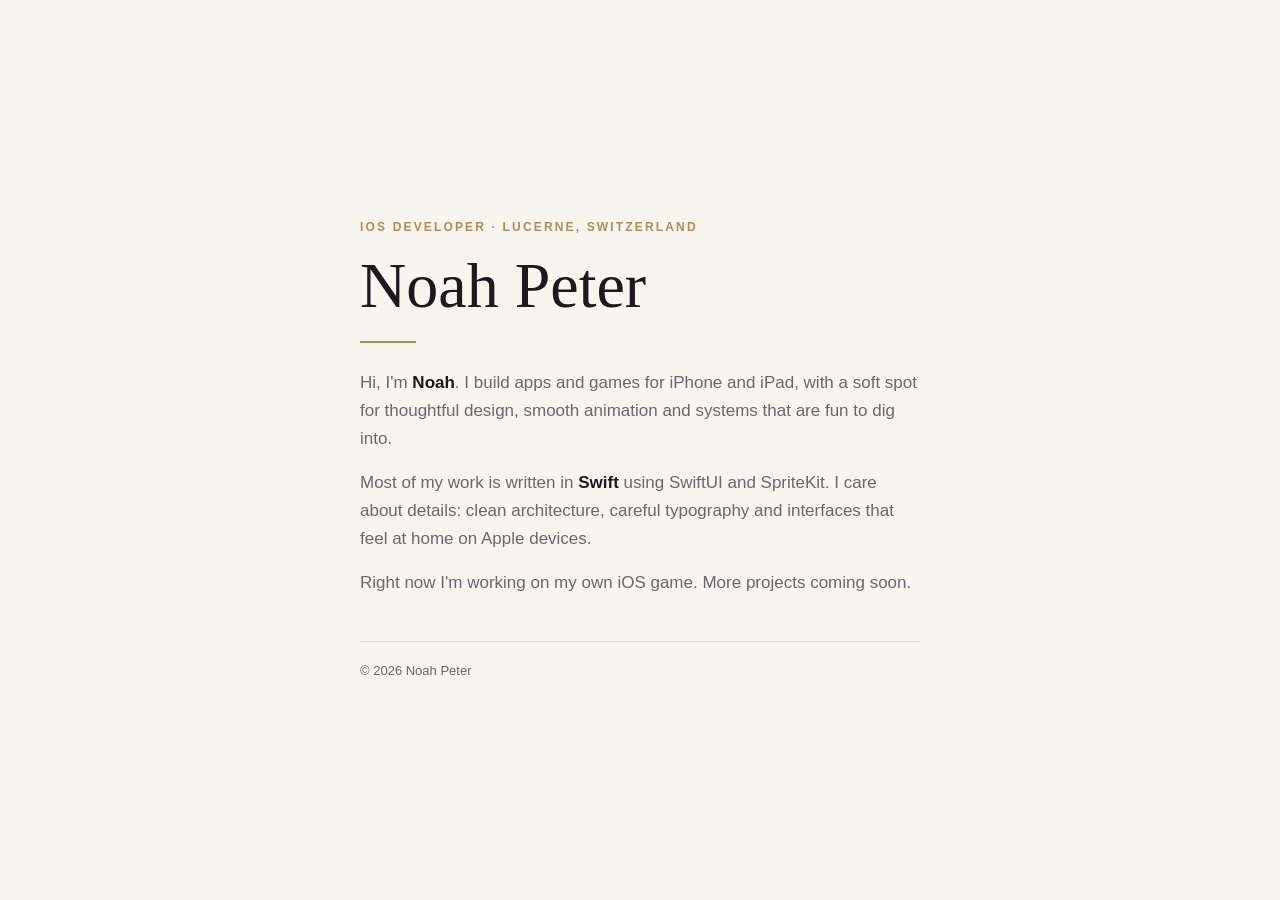
==== index.html @ b7d3ef43 "Create index.html" ====
<!doctype html>
<html lang="en">
<head>
<meta charset="utf-8">
<meta name="viewport" content="width=device-width, initial-scale=1">
<title>Noah Peter</title>
<meta name="description" content="Noah Peter – iOS developer based in Lucerne, Switzerland.">
<style>
:root{--bg:#F8F4EE;--ink:#1B1A1F;--muted:#6b6670;--gold:#B08D57;--line:#e4dccf}
@media (prefers-color-scheme:dark){:root{--bg:#141317;--ink:#F3EEE6;--muted:#a59fa8;--gold:#DCC291;--line:#2c2a30}}
*{box-sizing:border-box;margin:0}
body{background:var(--bg);color:var(--ink);font:17px/1.65 -apple-system,BlinkMacSystemFont,"Segoe UI",Helvetica,Arial,sans-serif;min-height:100vh;display:flex;align-items:center;justify-content:center;padding:48px 20px}
main{max-width:560px;width:100%}
.label{font-size:12px;letter-spacing:.18em;text-transform:uppercase;color:var(--gold);font-weight:600}
h1{font-family:"New York",Georgia,"Times New Roman",serif;font-weight:500;font-size:clamp(44px,9vw,64px);line-height:1.05;margin:14px 0 22px}
.rule{width:56px;height:2px;background:var(--gold);margin-bottom:26px}
p{color:var(--muted);margin-bottom:16px}
p strong{color:var(--ink);font-weight:600}
footer{margin-top:44px;padding-top:18px;border-top:1px solid var(--line);font-size:13px;color:var(--muted)}
</style>
</head>
<body>
<main>
<div class="label">iOS Developer · Lucerne, Switzerland</div>
<h1>Noah Peter</h1>
<div class="rule"></div>
<p>Hi, I'm <strong>Noah</strong>. I build apps and games for iPhone and iPad, with a soft spot for thoughtful design, smooth animation and systems that are fun to dig into.</p>
<p>Most of my work is written in <strong>Swift</strong> using SwiftUI and SpriteKit. I care about details: clean architecture, careful typography and interfaces that feel at home on Apple devices.</p>
<p>Right now I'm working on my own iOS game. More projects coming soon.</p>
<footer>© 2026 Noah Peter</footer>
</main>
</body>
</html>
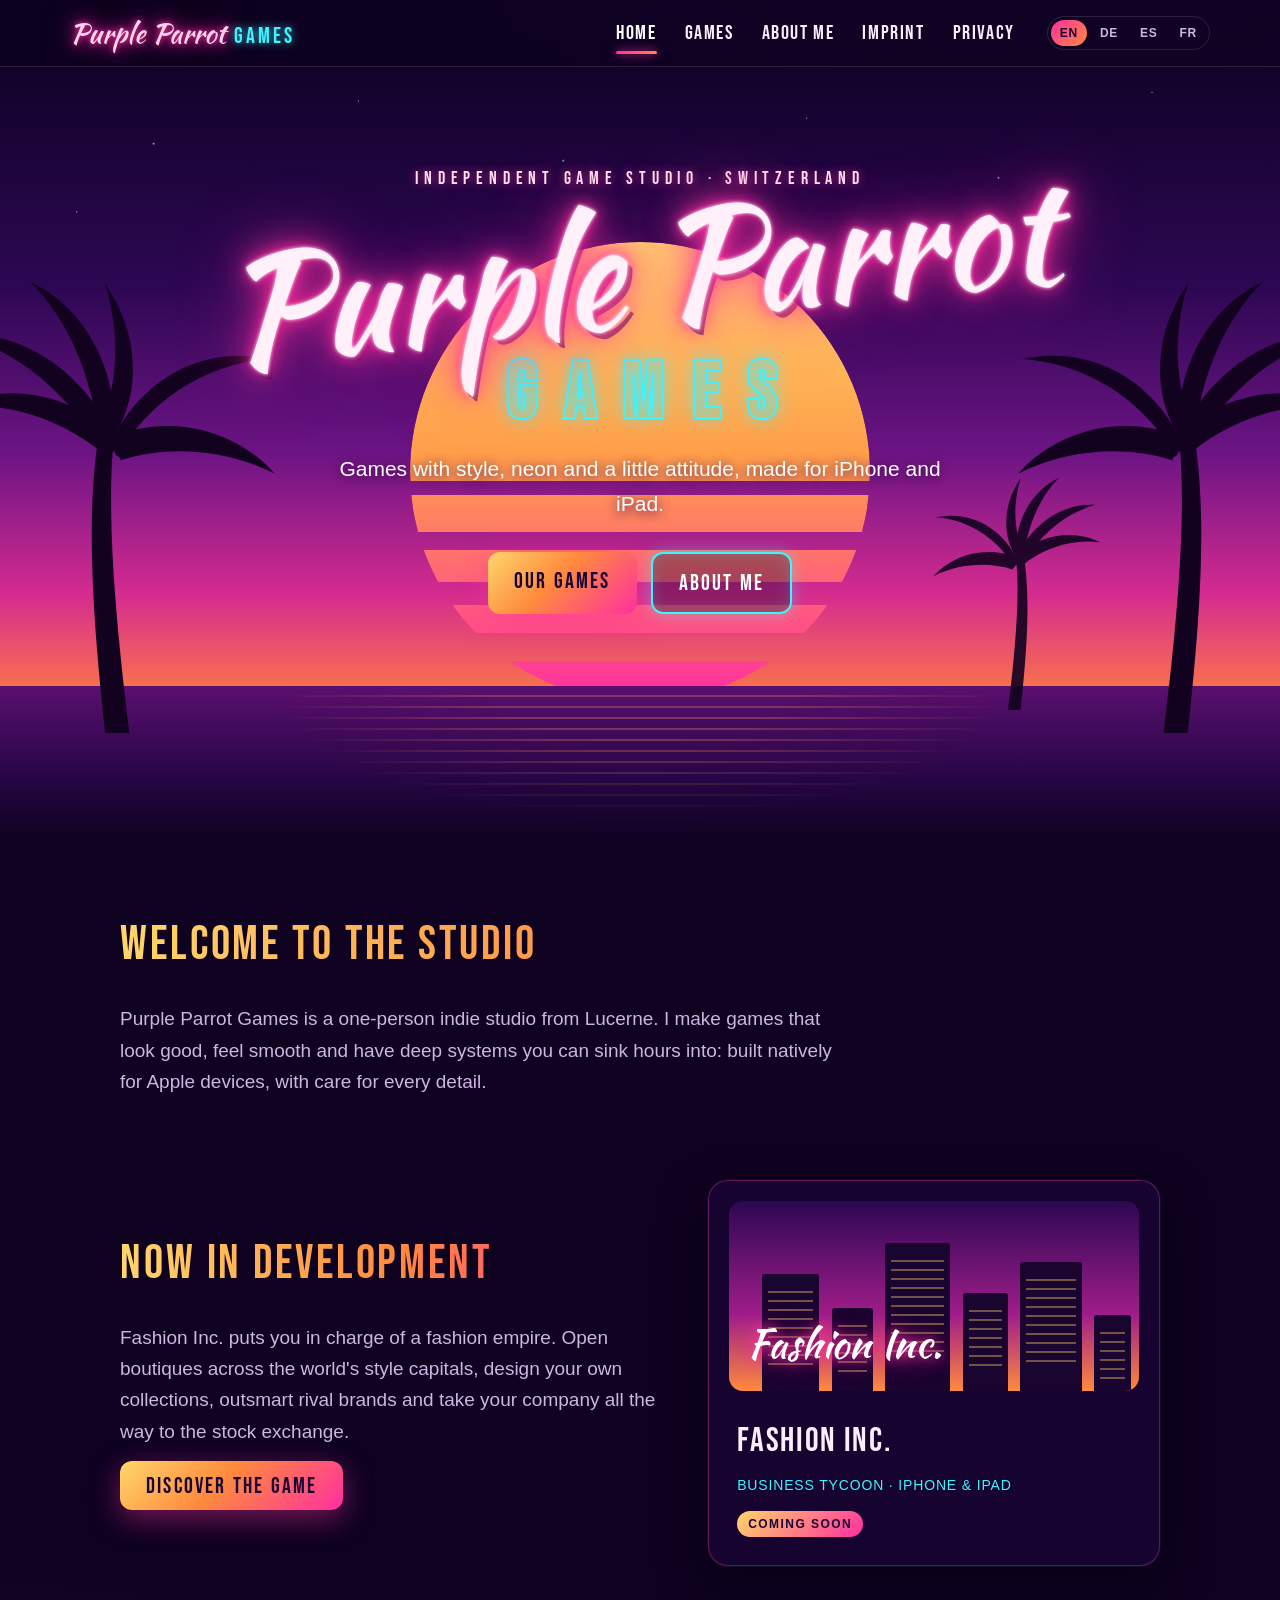
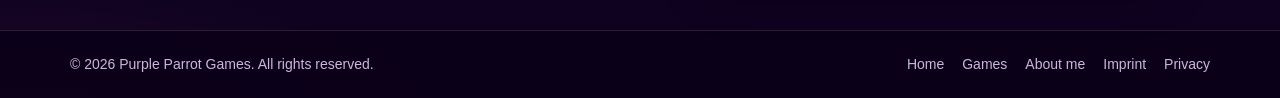
==== commit 0d822679: "Vice City redesign: Purple Parrot Games, 5 pages, EN/DE/ES/FR" ====
--- a/index.html
+++ b/index.html
@@ -3,31 +3,80 @@
 <head>
 <meta charset="utf-8">
 <meta name="viewport" content="width=device-width, initial-scale=1">
-<title>Noah Peter</title>
-<meta name="description" content="Noah Peter – iOS developer based in Lucerne, Switzerland.">
-<style>
-:root{--bg:#F8F4EE;--ink:#1B1A1F;--muted:#6b6670;--gold:#B08D57;--line:#e4dccf}
-@media (prefers-color-scheme:dark){:root{--bg:#141317;--ink:#F3EEE6;--muted:#a59fa8;--gold:#DCC291;--line:#2c2a30}}
-*{box-sizing:border-box;margin:0}
-body{background:var(--bg);color:var(--ink);font:17px/1.65 -apple-system,BlinkMacSystemFont,"Segoe UI",Helvetica,Arial,sans-serif;min-height:100vh;display:flex;align-items:center;justify-content:center;padding:48px 20px}
-main{max-width:560px;width:100%}
-.label{font-size:12px;letter-spacing:.18em;text-transform:uppercase;color:var(--gold);font-weight:600}
-h1{font-family:"New York",Georgia,"Times New Roman",serif;font-weight:500;font-size:clamp(44px,9vw,64px);line-height:1.05;margin:14px 0 22px}
-.rule{width:56px;height:2px;background:var(--gold);margin-bottom:26px}
-p{color:var(--muted);margin-bottom:16px}
-p strong{color:var(--ink);font-weight:600}
-footer{margin-top:44px;padding-top:18px;border-top:1px solid var(--line);font-size:13px;color:var(--muted)}
-</style>
+<title data-i18n="title.home">Purple Parrot Games – Independent game studio</title>
+<meta name="description" content="Purple Parrot Games – independent game studio from Lucerne, Switzerland.">
+<meta name="theme-color" content="#0e0220">
+<link rel="icon" href="data:image/svg+xml,%3Csvg xmlns='http://www.w3.org/2000/svg' viewBox='0 0 64 64'%3E%3Cdefs%3E%3ClinearGradient id='g' x1='0' y1='0' x2='0' y2='1'%3E%3Cstop offset='0' stop-color='%23ffd66b'/%3E%3Cstop offset='1' stop-color='%23ff2fa0'/%3E%3C/linearGradient%3E%3C/defs%3E%3Ccircle cx='32' cy='32' r='30' fill='url(%23g)'/%3E%3Ctext x='32' y='43' font-family='Georgia' font-size='30' font-weight='700' text-anchor='middle' fill='%231a0536'%3EP%3C/text%3E%3C/svg%3E">
+<link rel="preload" href="assets/fonts/bebas-neue.woff2" as="font" type="font/woff2" crossorigin>
+<link rel="stylesheet" href="assets/style.css">
+<script src="assets/i18n.js" defer></script>
 </head>
 <body>
+<header class="site-header"><div class="bar">
+<a class="logo" href="index.html" aria-label="Purple Parrot Games"><span class="s">Purple Parrot</span><span class="g">GAMES</span></a>
+<button class="menu-btn" type="button" aria-expanded="false" aria-controls="nav" data-i18n-aria="menu" aria-label="Menu">&#9776;</button>
+<nav class="nav" id="nav"><a href="index.html" aria-current="page"><span data-i18n="nav.home">Home</span></a><a href="games.html"><span data-i18n="nav.games">Games</span></a><a href="about.html"><span data-i18n="nav.about">About me</span></a><a href="impressum.html"><span data-i18n="nav.impressum">Imprint</span></a><a href="datenschutz.html"><span data-i18n="nav.privacy">Privacy</span></a></nav>
+<div class="langs" role="group" aria-label="Language"><button type="button" data-lang="en" aria-pressed="true">EN</button><button type="button" data-lang="de" aria-pressed="false">DE</button><button type="button" data-lang="es" aria-pressed="false">ES</button><button type="button" data-lang="fr" aria-pressed="false">FR</button></div>
+</div></header>
 <main>
-<div class="label">iOS Developer · Lucerne, Switzerland</div>
-<h1>Noah Peter</h1>
-<div class="rule"></div>
-<p>Hi, I'm <strong>Noah</strong>. I build apps and games for iPhone and iPad, with a soft spot for thoughtful design, smooth animation and systems that are fun to dig into.</p>
-<p>Most of my work is written in <strong>Swift</strong> using SwiftUI and SpriteKit. I care about details: clean architecture, careful typography and interfaces that feel at home on Apple devices.</p>
-<p>Right now I'm working on my own iOS game. More projects coming soon.</p>
-<footer>© 2026 Noah Peter</footer>
+<section class="sky hero"><div class="sun" aria-hidden="true"></div><div class="sea" aria-hidden="true"></div><svg class="palm l" viewBox="0 0 300 420" aria-hidden="true" fill="currentColor">
+<path d="M150 150c-6 60-2 140 14 270h-22c-14-128-16-206-6-270z"/>
+<path d="M150 150c-40-40-100-50-148-26 46-6 96 8 136 40z"/>
+<path d="M150 150c-30-60-84-96-140-92 50 14 96 50 126 102z"/>
+<path d="M150 150c4-62-28-118-76-140 34 34 56 84 62 142z"/>
+<path d="M150 150c30-56 84-82 142-70-56 4-104 34-134 80z"/>
+<path d="M150 150c52-20 110-6 146 34-44-22-96-26-140-12z"/>
+<path d="M150 150c26-40 22-96-8-138 14 46 12 92-6 132z"/>
+<circle cx="146" cy="156" r="9"/><circle cx="158" cy="162" r="8"/>
+</svg><svg class="palm r" viewBox="0 0 300 420" aria-hidden="true" fill="currentColor">
+<path d="M150 150c-6 60-2 140 14 270h-22c-14-128-16-206-6-270z"/>
+<path d="M150 150c-40-40-100-50-148-26 46-6 96 8 136 40z"/>
+<path d="M150 150c-30-60-84-96-140-92 50 14 96 50 126 102z"/>
+<path d="M150 150c4-62-28-118-76-140 34 34 56 84 62 142z"/>
+<path d="M150 150c30-56 84-82 142-70-56 4-104 34-134 80z"/>
+<path d="M150 150c52-20 110-6 146 34-44-22-96-26-140-12z"/>
+<path d="M150 150c26-40 22-96-8-138 14 46 12 92-6 132z"/>
+<circle cx="146" cy="156" r="9"/><circle cx="158" cy="162" r="8"/>
+</svg><svg class="palm r small" viewBox="0 0 300 420" aria-hidden="true" fill="currentColor">
+<path d="M150 150c-6 60-2 140 14 270h-22c-14-128-16-206-6-270z"/>
+<path d="M150 150c-40-40-100-50-148-26 46-6 96 8 136 40z"/>
+<path d="M150 150c-30-60-84-96-140-92 50 14 96 50 126 102z"/>
+<path d="M150 150c4-62-28-118-76-140 34 34 56 84 62 142z"/>
+<path d="M150 150c30-56 84-82 142-70-56 4-104 34-134 80z"/>
+<path d="M150 150c52-20 110-6 146 34-44-22-96-26-140-12z"/>
+<path d="M150 150c26-40 22-96-8-138 14 46 12 92-6 132z"/>
+<circle cx="146" cy="156" r="9"/><circle cx="158" cy="162" r="8"/>
+</svg>
+<div>
+<div data-i18n="home.kicker" class="kicker">Independent game studio · Switzerland</div>
+<h1 class="brand-xl"><span class="s">Purple Parrot</span><span class="g">GAMES</span></h1>
+<p data-i18n="home.tagline" class="tagline">Games with style, neon and a little attitude, made for iPhone and iPad.</p>
+<div class="btns"><a class="btn primary" href="games.html"><span data-i18n="home.cta.games">Our games</span></a><a class="btn ghost" href="about.html"><span data-i18n="home.cta.about">About me</span></a></div>
+</div></section>
+<section class="wrap">
+<h2 data-i18n="home.studio.title" class="section-title">Welcome to the studio</h2>
+<p data-i18n="home.studio.text" class="lead">Purple Parrot Games is a one-person indie studio from Lucerne. I make games that look good, feel smooth and have deep systems you can sink hours into: built natively for Apple devices, with care for every detail.</p>
+</section>
+<section class="wrap" style="padding-top:0">
+<div class="feature">
+<div>
+<h2 data-i18n="home.feat.title" class="section-title">Now in development</h2>
+<p data-i18n="home.feat.text" class="lead">Fashion Inc. puts you in charge of a fashion empire. Open boutiques across the world&#x27;s style capitals, design your own collections, outsmart rival brands and take your company all the way to the stock exchange.</p>
+<p style="margin-top:22px"><a class="btn primary" href="games.html"><span data-i18n="home.feat.cta">Discover the game</span></a></p>
+</div>
+<div class="card">
+<div class="game-art" aria-hidden="true">
+<span class="tower" style="left:8%;width:14%;height:62%"></span><span class="tower" style="left:25%;width:10%;height:44%"></span>
+<span class="tower" style="left:38%;width:16%;height:78%"></span><span class="tower" style="left:57%;width:11%;height:52%"></span>
+<span class="tower" style="left:71%;width:15%;height:68%"></span><span class="tower" style="left:89%;width:9%;height:40%"></span>
+<span class="tag">Fashion Inc.</span></div>
+<h3>Fashion Inc.</h3><div data-i18n="games.fi.meta" class="meta">Business tycoon · iPhone &amp; iPad</div><span data-i18n="badge.soon" class="badge">Coming soon</span>
+</div>
+</div>
+</section>
 </main>
+<footer class="site-footer"><div class="bar">
+<span>© 2026 Purple Parrot Games. <span data-i18n="footer.rights">All rights reserved.</span></span>
+<nav><a href="index.html"><span data-i18n="nav.home">Home</span></a><a href="games.html"><span data-i18n="nav.games">Games</span></a><a href="about.html"><span data-i18n="nav.about">About me</span></a><a href="impressum.html"><span data-i18n="nav.impressum">Imprint</span></a><a href="datenschutz.html"><span data-i18n="nav.privacy">Privacy</span></a></nav></div></footer>
 </body>
 </html>
--- a/assets/style.css
+++ b/assets/style.css
@@ -0,0 +1,150 @@
+@font-face{font-family:"Kaushan Script";src:url(fonts/kaushan-script.woff2) format("woff2");font-display:swap}
+@font-face{font-family:"Bebas Neue";src:url(fonts/bebas-neue.woff2) format("woff2");font-display:swap}
+
+:root{
+  --night:#0e0220;--deep:#1a0536;--purple:#3d0b66;--violet:#7a1fa2;
+  --pink:#ff2fa0;--hot:#ff4f8b;--orange:#ff8a3d;--sun:#ffd66b;--cyan:#3ff3ff;
+  --text:#fbefff;--muted:#cdb6e0;--line:rgba(255,255,255,.12);
+  --glass:rgba(30,6,58,.62);
+  --script:"Kaushan Script","Brush Script MT",cursive;
+  --display:"Bebas Neue","Impact","Arial Narrow",sans-serif;
+  --body:-apple-system,BlinkMacSystemFont,"Segoe UI",Roboto,Helvetica,Arial,sans-serif;
+}
+*{box-sizing:border-box}
+html{scroll-behavior:smooth}
+body{margin:0;background:var(--night);color:var(--text);font:17px/1.65 var(--body);
+  background-image:radial-gradient(1200px 600px at 80% -10%,rgba(122,31,162,.35),transparent 60%),
+  radial-gradient(900px 500px at 0% 110%,rgba(255,47,160,.18),transparent 60%);min-height:100vh;display:flex;flex-direction:column}
+a{color:var(--cyan)}
+img,svg{display:block}
+
+/* ---------- header ---------- */
+.site-header{position:sticky;top:0;z-index:50;background:rgba(14,2,32,.78);backdrop-filter:blur(12px);-webkit-backdrop-filter:blur(12px);border-bottom:1px solid var(--line)}
+.bar{max-width:1180px;margin:0 auto;padding:10px 20px;display:flex;align-items:center;gap:20px}
+.logo{display:flex;align-items:baseline;gap:8px;text-decoration:none;white-space:nowrap}
+.logo .s{font-family:var(--script);font-size:28px;color:#ffd3ec;text-shadow:0 0 6px var(--pink),0 0 18px var(--pink),0 0 34px rgba(255,47,160,.6)}
+.logo .g{font-family:var(--display);font-size:22px;letter-spacing:.14em;color:var(--cyan);text-shadow:0 0 8px rgba(63,243,255,.8)}
+.nav{display:flex;gap:4px;margin-left:auto}
+.nav a{font-family:var(--display);font-size:20px;letter-spacing:.08em;color:var(--text);text-decoration:none;padding:6px 12px;border-radius:8px;position:relative;transition:color .2s}
+.nav a:hover{color:var(--sun)}
+.nav a[aria-current=page]{color:#fff}
+.nav a[aria-current=page]::after{content:"";position:absolute;left:12px;right:12px;bottom:2px;height:3px;border-radius:3px;background:linear-gradient(90deg,var(--pink),var(--orange));box-shadow:0 0 10px var(--pink)}
+.langs{display:flex;gap:4px;padding:3px;border:1px solid var(--line);border-radius:999px}
+.langs button{font:600 12px/1 var(--body);letter-spacing:.06em;color:var(--muted);background:none;border:0;padding:7px 9px;border-radius:999px;cursor:pointer}
+.langs button:hover{color:var(--text)}
+.langs button[aria-pressed=true]{background:linear-gradient(135deg,var(--pink),var(--orange));color:#1a0536}
+.menu-btn{display:none;margin-left:auto;background:none;border:1px solid var(--line);color:var(--text);border-radius:10px;width:42px;height:38px;cursor:pointer;font-size:20px}
+
+@media (max-width:900px){
+  .menu-btn{display:block}
+  .nav{position:absolute;top:100%;left:0;right:0;flex-direction:column;gap:0;background:rgba(14,2,32,.97);border-bottom:1px solid var(--line);padding:8px 16px 16px;display:none}
+  .nav.open{display:flex}
+  .nav a{font-size:24px;padding:10px 4px}
+  .nav a[aria-current=page]::after{left:4px;right:auto;width:40px}
+  .langs{order:3}
+}
+@media (max-width:520px){
+  .bar{flex-wrap:wrap;gap:10px;padding:10px 16px}
+  .logo .s{font-size:24px}.logo .g{font-size:18px}
+  .langs{width:100%;justify-content:center}
+  .menu-btn{order:2}
+}
+
+/* ---------- sky scenes ---------- */
+.sky{position:relative;overflow:hidden;isolation:isolate;
+  background:linear-gradient(180deg,#12032a 0%,#2c0752 28%,#6d1484 50%,#d42b8f 68%,#ff7a45 82%,#ffb35c 90%)}
+.sky::before{/* stars */content:"";position:absolute;inset:0 0 45% 0;z-index:-1;opacity:.7;
+  background-image:radial-gradient(1.5px 1.5px at 12% 18%,#fff,transparent),radial-gradient(1px 1px at 28% 8%,#fff,transparent),radial-gradient(1.5px 1.5px at 44% 22%,#ffe6f6,transparent),radial-gradient(1px 1px at 63% 12%,#fff,transparent),radial-gradient(1.5px 1.5px at 78% 26%,#dff,transparent),radial-gradient(1px 1px at 90% 6%,#fff,transparent),radial-gradient(1px 1px at 6% 34%,#fff,transparent),radial-gradient(1px 1px at 55% 36%,#fff,transparent)}
+.sun{position:absolute;left:50%;bottom:18%;width:min(56vw,460px);aspect-ratio:1;transform:translateX(-50%);border-radius:50%;z-index:-1;
+  background:linear-gradient(180deg,var(--sun) 0%,#ffa04a 45%,var(--pink) 100%);
+  box-shadow:0 0 80px rgba(255,120,80,.55),0 0 160px rgba(255,47,160,.35);
+  -webkit-mask:linear-gradient(#000 0 52%,transparent 52% 55%,#000 55% 63%,transparent 63% 67%,#000 67% 74%,transparent 74% 79%,#000 79% 85%,transparent 85% 91%,#000 91%);
+          mask:linear-gradient(#000 0 52%,transparent 52% 55%,#000 55% 63%,transparent 63% 67%,#000 67% 74%,transparent 74% 79%,#000 79% 85%,transparent 85% 91%,#000 91%)}
+.sea{position:absolute;left:0;right:0;bottom:0;height:20%;z-index:-1;
+  background:linear-gradient(180deg,#5a0f6e 0%,#260645 60%,var(--night) 100%)}
+.sea::before{content:"";position:absolute;inset:0;opacity:.55;
+  background:repeating-linear-gradient(180deg,transparent 0 9px,rgba(255,140,90,.55) 9px 11px);
+  -webkit-mask:radial-gradient(40% 120% at 50% 0,#000 30%,transparent 72%);mask:radial-gradient(40% 120% at 50% 0,#000 30%,transparent 72%)}
+.palm{position:absolute;bottom:14%;z-index:-1;color:#12021f;width:min(34vw,330px);height:auto}
+.palm.l{left:-4%}
+.palm.r{right:-5%;transform:scaleX(-1)}
+.palm.r.small{right:14%;width:min(18vw,170px);bottom:17%;opacity:.9}
+
+.hero{min-height:min(86vh,820px);display:flex;align-items:center;justify-content:center;text-align:center;padding:90px 20px 220px}
+.hero .kicker{font-family:var(--display);letter-spacing:.32em;font-size:clamp(14px,2.2vw,18px);color:#ffe3f3;text-shadow:0 0 10px rgba(255,47,160,.8)}
+.brand-xl{margin:.3em 0 0;line-height:.9}
+.brand-xl .s{display:block;font-family:var(--script);font-weight:400;font-size:clamp(58px,13vw,150px);color:#fff0fa;transform:rotate(-6deg);
+  text-shadow:0 0 4px #fff,0 0 14px var(--pink),0 0 34px var(--pink),0 0 70px rgba(255,47,160,.8),4px 6px 0 rgba(60,0,80,.6)}
+.brand-xl .g{display:block;margin-top:.3em;font-family:var(--display);font-size:clamp(34px,7vw,78px);letter-spacing:.35em;padding-left:.35em;
+  color:transparent;-webkit-text-stroke:2px var(--cyan);text-shadow:0 0 18px rgba(63,243,255,.75)}
+.tagline{max-width:620px;margin:22px auto 30px;font-size:clamp(17px,2.3vw,21px);color:#fff;text-shadow:0 2px 12px rgba(40,0,60,.9)}
+.btns{display:flex;gap:14px;justify-content:center;flex-wrap:wrap}
+.btn{font-family:var(--display);font-size:22px;letter-spacing:.1em;text-decoration:none;padding:12px 26px 10px;border-radius:12px;transition:transform .15s,box-shadow .2s}
+.btn:hover{transform:translateY(-2px)}
+.btn.primary{color:#1a0536;background:linear-gradient(135deg,var(--sun),var(--orange) 45%,var(--pink));box-shadow:0 8px 30px rgba(255,47,160,.45)}
+.btn.ghost{color:#fff;border:2px solid var(--cyan);box-shadow:0 0 16px rgba(63,243,255,.4),inset 0 0 16px rgba(63,243,255,.2);background:rgba(14,2,32,.35)}
+
+.page-hero{padding:70px 20px 120px;text-align:center}
+.page-hero .sun{width:min(46vw,300px);bottom:-10%}
+.page-hero .sea{height:26%}
+.page-hero .palm{width:min(24vw,210px);bottom:6%}
+.page-hero h1{margin:0;font-family:var(--display);font-weight:400;font-size:clamp(52px,10vw,104px);letter-spacing:.06em;line-height:1;color:#fff;
+  text-shadow:0 0 10px var(--pink),0 0 30px var(--pink),4px 5px 0 rgba(50,0,70,.7)}
+.page-hero p{margin:10px 0 0;font-family:var(--script);font-size:clamp(22px,3.4vw,30px);color:#ffe7f4;text-shadow:0 0 12px rgba(255,47,160,.9)}
+
+/* ---------- content ---------- */
+main{flex:1}
+.wrap{max-width:1080px;margin:0 auto;padding:64px 20px}
+.narrow{max-width:760px}
+.section-title{font-family:var(--display);font-weight:400;font-size:clamp(34px,5vw,48px);letter-spacing:.06em;margin:0 0 18px;
+  background:linear-gradient(90deg,var(--sun),var(--orange),var(--pink));-webkit-background-clip:text;background-clip:text;color:transparent}
+.lead{font-size:19px;color:var(--muted);max-width:720px}
+.grid{display:grid;grid-template-columns:repeat(auto-fit,minmax(280px,1fr));gap:24px;margin-top:28px}
+.card{position:relative;padding:28px;border-radius:20px;background:var(--glass);border:1px solid rgba(255,47,160,.35);
+  box-shadow:0 0 0 1px rgba(63,243,255,.06),0 20px 50px rgba(0,0,0,.35)}
+.card h3{font-family:var(--display);font-weight:400;font-size:34px;letter-spacing:.05em;margin:0 0 4px}
+.card .meta{font-size:14px;letter-spacing:.06em;text-transform:uppercase;color:var(--cyan);margin-bottom:12px}
+.card p{color:var(--muted);margin:0 0 10px}
+.badge{display:inline-block;font:700 12px/1 var(--body);letter-spacing:.12em;text-transform:uppercase;padding:7px 11px;border-radius:999px;color:#1a0536;background:linear-gradient(135deg,var(--sun),var(--pink))}
+.game-art{height:190px;border-radius:14px;margin:-8px -8px 22px;overflow:hidden;position:relative;
+  background:linear-gradient(180deg,#2c0752,#a01d8a 60%,#ff8a3d)}
+.game-art .tag{position:absolute;left:18px;bottom:14px;font-family:var(--script);font-size:40px;color:#fff;text-shadow:0 0 12px var(--pink),0 0 26px var(--pink)}
+.game-art .tower{position:absolute;bottom:0;background:#1a0430;border-radius:3px 3px 0 0}
+.game-art .tower::after{content:"";position:absolute;inset:10px 6px auto;height:70%;opacity:.7;
+  background:repeating-linear-gradient(180deg,transparent 0 7px,rgba(255,214,107,.55) 7px 9px)}
+.card.soon{display:flex;flex-direction:column;justify-content:center;align-items:flex-start;border-style:dashed;border-color:rgba(63,243,255,.4)}
+.card.soon .q{font-family:var(--script);font-size:64px;line-height:1;color:var(--cyan);text-shadow:0 0 16px rgba(63,243,255,.7);margin-bottom:8px}
+
+.feature{display:grid;grid-template-columns:1.1fr .9fr;gap:36px;align-items:center}
+@media (max-width:800px){.feature{grid-template-columns:1fr}}
+
+.about{display:grid;grid-template-columns:220px 1fr;gap:40px;align-items:start}
+.avatar{width:220px;aspect-ratio:1;border-radius:50%;display:grid;place-items:center;font-family:var(--script);font-size:96px;color:#fff;
+  background:radial-gradient(circle at 50% 35%,var(--sun),var(--orange) 40%,var(--pink) 70%,var(--violet));
+  box-shadow:0 0 0 4px var(--night),0 0 0 6px var(--cyan),0 0 40px rgba(63,243,255,.5);text-shadow:0 0 18px var(--pink)}
+.about p{color:var(--muted)}
+.about p strong{color:var(--text)}
+.chips{display:flex;flex-wrap:wrap;gap:8px;margin-top:18px}
+.chips span{font-size:14px;padding:6px 12px;border-radius:999px;border:1px solid rgba(63,243,255,.4);color:var(--cyan)}
+@media (max-width:700px){.about{grid-template-columns:1fr}.avatar{width:160px;font-size:70px;margin:0 auto}}
+
+.legal h2{font-family:var(--display);font-weight:400;font-size:30px;letter-spacing:.05em;margin:38px 0 8px;color:var(--sun)}
+.legal h2:first-child{margin-top:0}
+.legal p,.legal li{color:var(--muted)}
+.legal address{font-style:normal;color:var(--text);line-height:1.8}
+.todo{background:rgba(255,214,107,.18);color:var(--sun);border:1px dashed var(--sun);border-radius:6px;padding:1px 6px}
+.note{font-size:14px;color:var(--muted);border-left:3px solid var(--pink);padding-left:12px;margin-top:36px}
+
+/* ---------- footer ---------- */
+.site-footer{border-top:1px solid var(--line);background:rgba(10,1,24,.9)}
+.site-footer .bar{flex-wrap:wrap;justify-content:space-between;padding:22px 20px;font-size:14px;color:var(--muted)}
+.site-footer nav{display:flex;gap:18px;flex-wrap:wrap}
+.site-footer a{color:var(--muted);text-decoration:none}
+.site-footer a:hover{color:var(--pink)}
+
+@media (prefers-reduced-motion:no-preference){
+  .sun{animation:glow 6s ease-in-out infinite alternate}
+  @keyframes glow{to{box-shadow:0 0 110px rgba(255,120,80,.7),0 0 200px rgba(255,47,160,.45)}}
+  .brand-xl .s{animation:flicker 7s infinite}
+  @keyframes flicker{0%,92%,100%{opacity:1}93%{opacity:.75}94%{opacity:1}96%{opacity:.85}}
+}
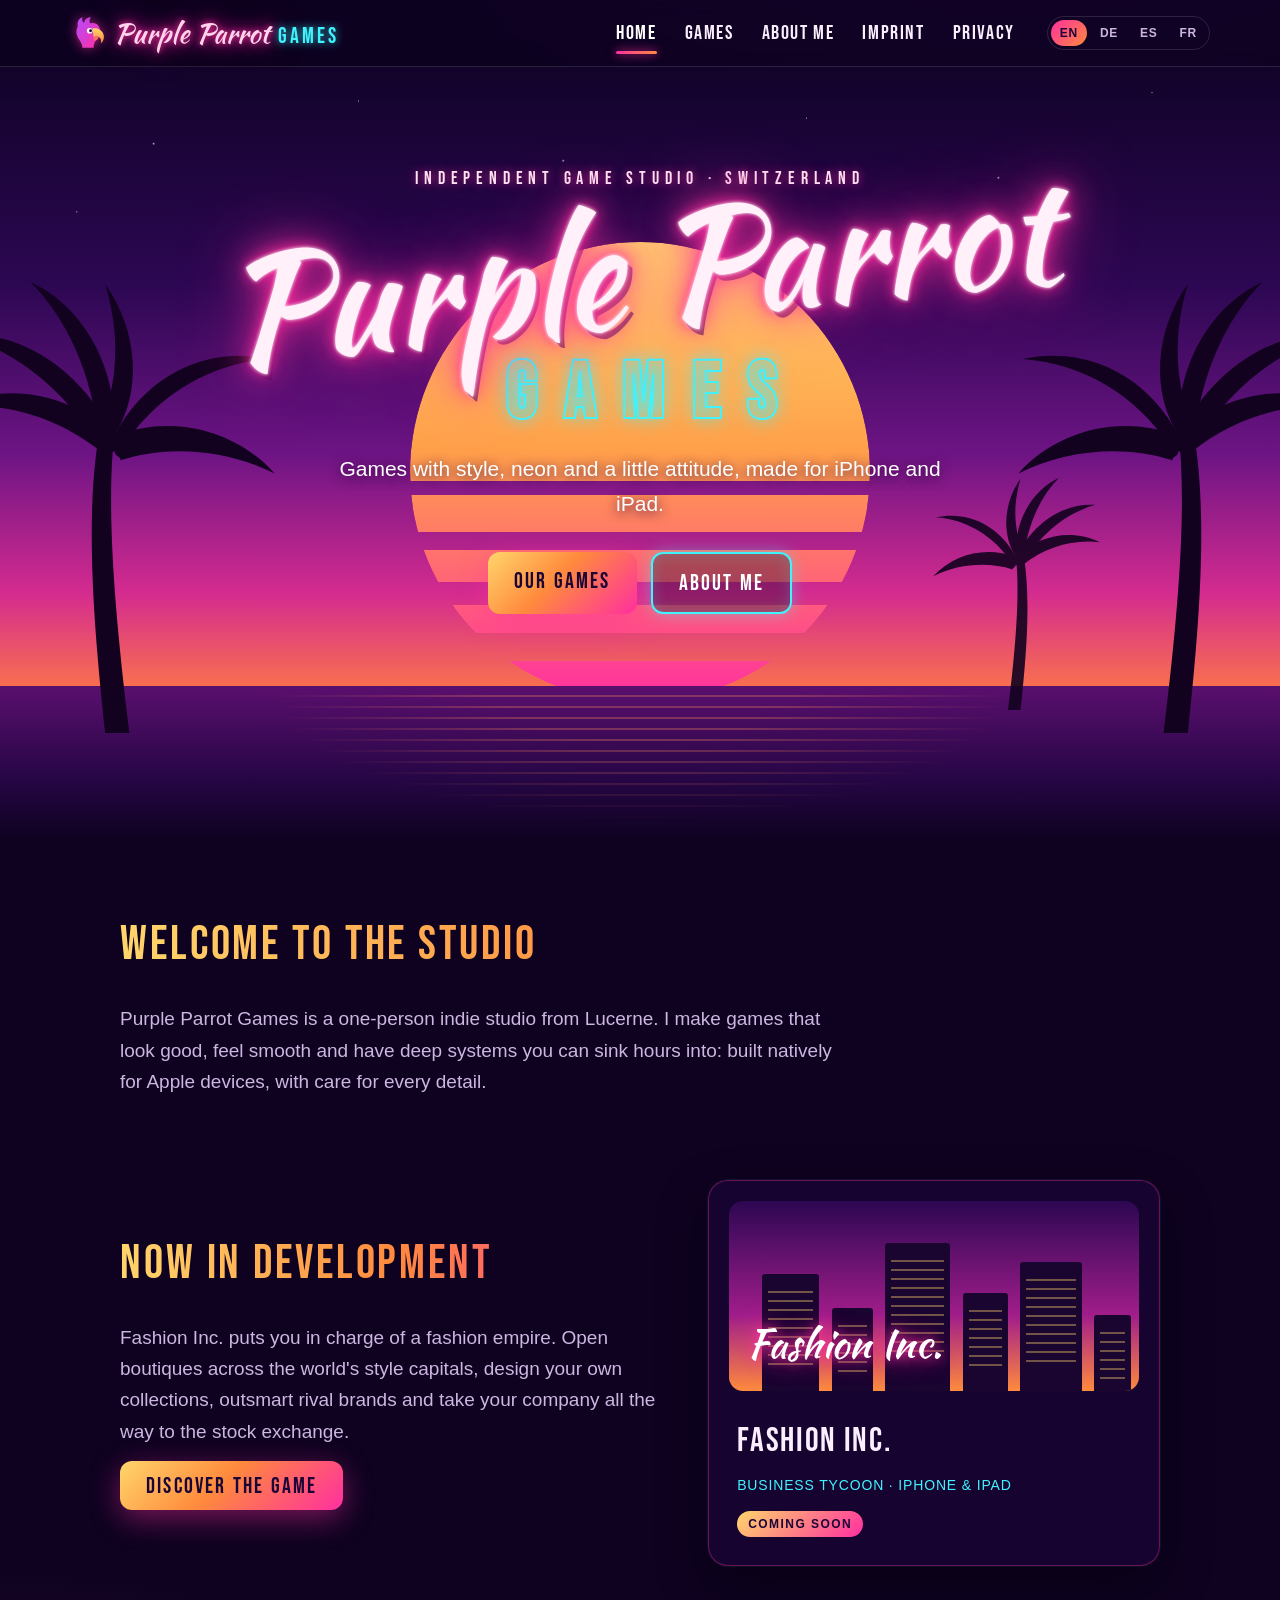
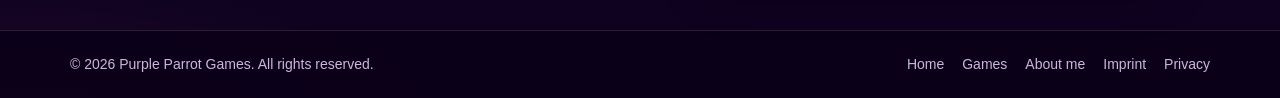
==== commit 6f31798d: "Update index.html" ====
--- a/index.html
+++ b/index.html
@@ -6,14 +6,14 @@
 <title data-i18n="title.home">Purple Parrot Games – Independent game studio</title>
 <meta name="description" content="Purple Parrot Games – independent game studio from Lucerne, Switzerland.">
 <meta name="theme-color" content="#0e0220">
-<link rel="icon" href="data:image/svg+xml,%3Csvg xmlns='http://www.w3.org/2000/svg' viewBox='0 0 64 64'%3E%3Cdefs%3E%3ClinearGradient id='g' x1='0' y1='0' x2='0' y2='1'%3E%3Cstop offset='0' stop-color='%23ffd66b'/%3E%3Cstop offset='1' stop-color='%23ff2fa0'/%3E%3C/linearGradient%3E%3C/defs%3E%3Ccircle cx='32' cy='32' r='30' fill='url(%23g)'/%3E%3Ctext x='32' y='43' font-family='Georgia' font-size='30' font-weight='700' text-anchor='middle' fill='%231a0536'%3EP%3C/text%3E%3C/svg%3E">
+<link rel="icon" href="assets/logo.svg" type="image/svg+xml">
 <link rel="preload" href="assets/fonts/bebas-neue.woff2" as="font" type="font/woff2" crossorigin>
 <link rel="stylesheet" href="assets/style.css">
 <script src="assets/i18n.js" defer></script>
 </head>
 <body>
 <header class="site-header"><div class="bar">
-<a class="logo" href="index.html" aria-label="Purple Parrot Games"><span class="s">Purple Parrot</span><span class="g">GAMES</span></a>
+<a class="logo" href="index.html" aria-label="Purple Parrot Games"><img class="logo-mark" src="assets/logo.svg" alt="" width="36" height="36"><span class="s">Purple Parrot</span><span class="g">GAMES</span></a>
 <button class="menu-btn" type="button" aria-expanded="false" aria-controls="nav" data-i18n-aria="menu" aria-label="Menu">&#9776;</button>
 <nav class="nav" id="nav"><a href="index.html" aria-current="page"><span data-i18n="nav.home">Home</span></a><a href="games.html"><span data-i18n="nav.games">Games</span></a><a href="about.html"><span data-i18n="nav.about">About me</span></a><a href="impressum.html"><span data-i18n="nav.impressum">Imprint</span></a><a href="datenschutz.html"><span data-i18n="nav.privacy">Privacy</span></a></nav>
 <div class="langs" role="group" aria-label="Language"><button type="button" data-lang="en" aria-pressed="true">EN</button><button type="button" data-lang="de" aria-pressed="false">DE</button><button type="button" data-lang="es" aria-pressed="false">ES</button><button type="button" data-lang="fr" aria-pressed="false">FR</button></div>
--- a/assets/style.css
+++ b/assets/style.css
@@ -148,3 +148,5 @@
   .brand-xl .s{animation:flicker 7s infinite}
   @keyframes flicker{0%,92%,100%{opacity:1}93%{opacity:.75}94%{opacity:1}96%{opacity:.85}}
 }
+.logo-mark{width:36px;height:36px;align-self:center;filter:drop-shadow(0 0 6px rgba(255,47,160,.65))}
+@media (max-width:520px){.logo-mark{width:30px;height:30px}}
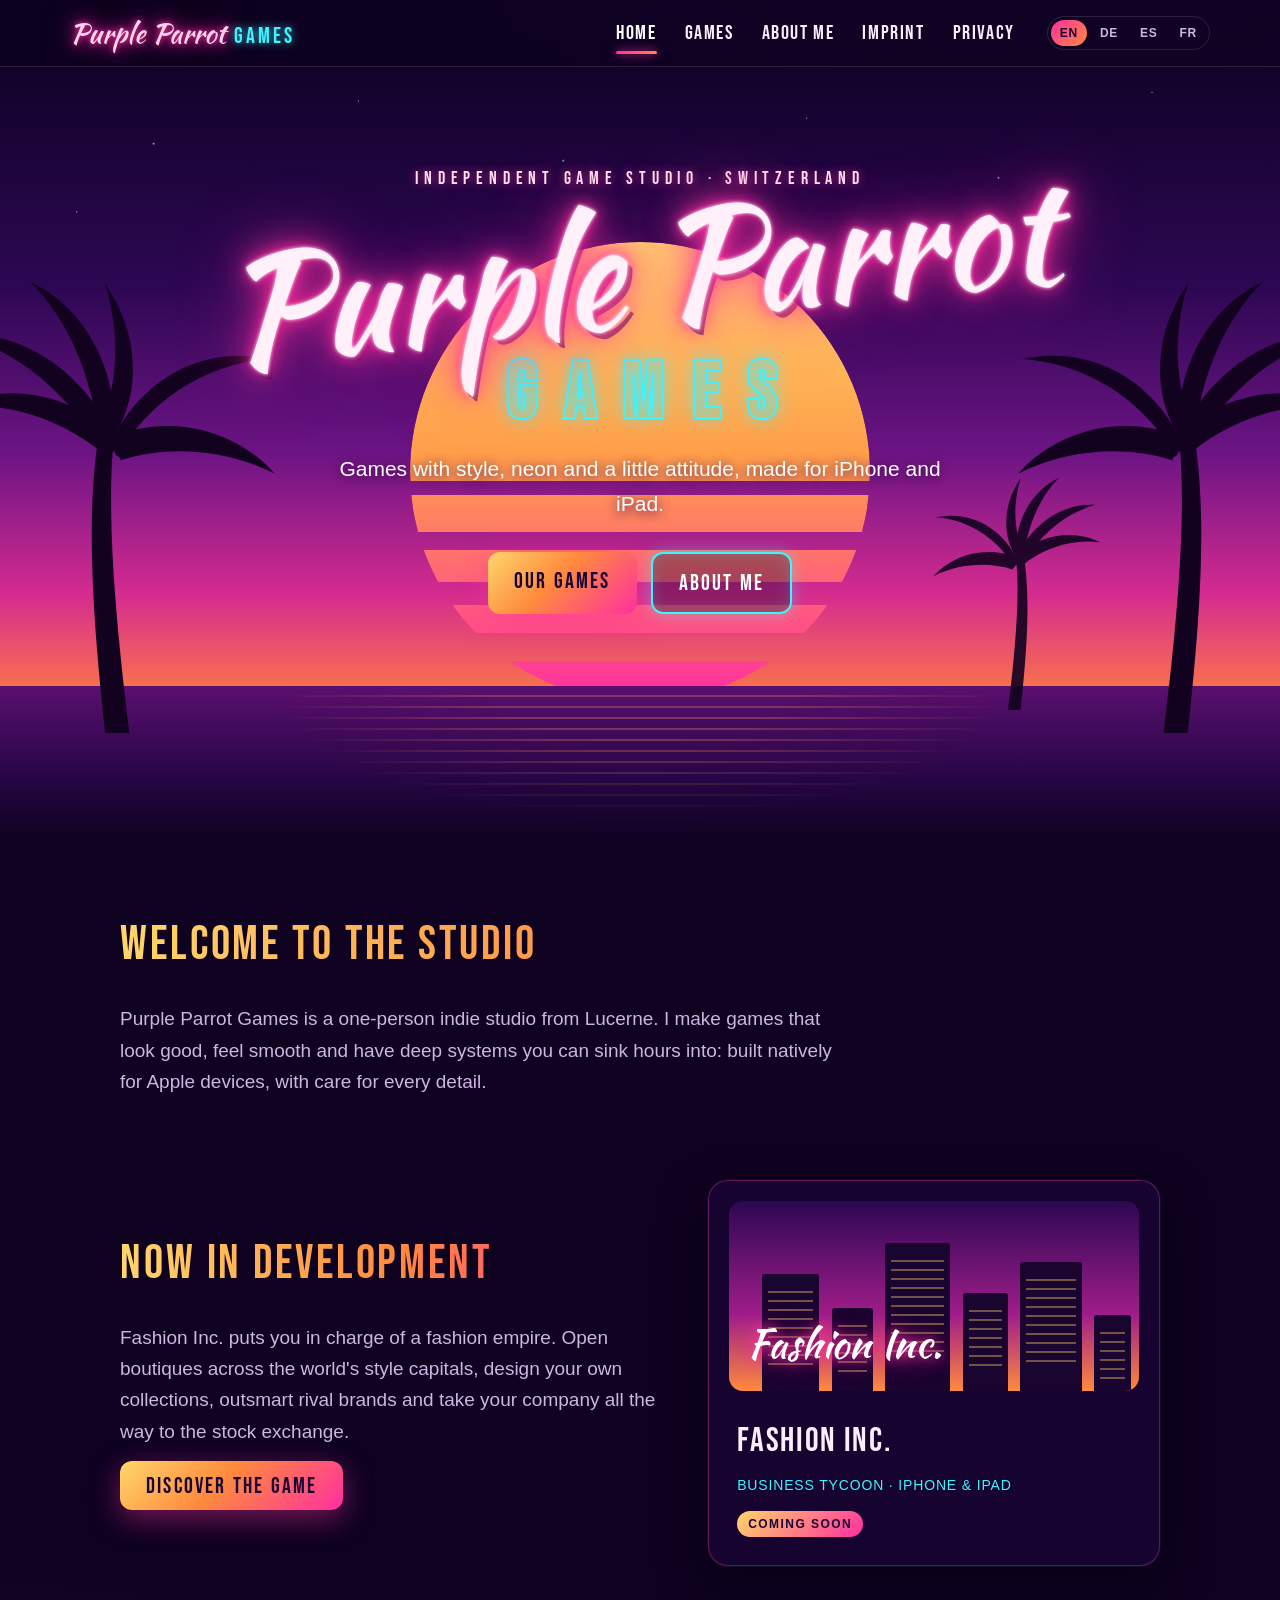
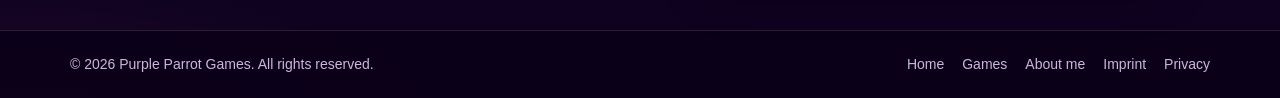
==== commit de87616e: "Update index.html" ====
--- a/index.html
+++ b/index.html
@@ -6,14 +6,14 @@
 <title data-i18n="title.home">Purple Parrot Games – Independent game studio</title>
 <meta name="description" content="Purple Parrot Games – independent game studio from Lucerne, Switzerland.">
 <meta name="theme-color" content="#0e0220">
-<link rel="icon" href="assets/logo.svg" type="image/svg+xml">
+<link rel="icon" href="data:image/svg+xml,%3Csvg xmlns='http://www.w3.org/2000/svg' viewBox='0 0 64 64'%3E%3Cdefs%3E%3ClinearGradient id='g' x1='0' y1='0' x2='0' y2='1'%3E%3Cstop offset='0' stop-color='%23ffd66b'/%3E%3Cstop offset='1' stop-color='%23ff2fa0'/%3E%3C/linearGradient%3E%3C/defs%3E%3Ccircle cx='32' cy='32' r='30' fill='url(%23g)'/%3E%3Ctext x='32' y='43' font-family='Georgia' font-size='30' font-weight='700' text-anchor='middle' fill='%231a0536'%3EP%3C/text%3E%3C/svg%3E">
 <link rel="preload" href="assets/fonts/bebas-neue.woff2" as="font" type="font/woff2" crossorigin>
 <link rel="stylesheet" href="assets/style.css">
 <script src="assets/i18n.js" defer></script>
 </head>
 <body>
 <header class="site-header"><div class="bar">
-<a class="logo" href="index.html" aria-label="Purple Parrot Games"><img class="logo-mark" src="assets/logo.svg" alt="" width="36" height="36"><span class="s">Purple Parrot</span><span class="g">GAMES</span></a>
+<a class="logo" href="index.html" aria-label="Purple Parrot Games"><span class="s">Purple Parrot</span><span class="g">GAMES</span></a>
 <button class="menu-btn" type="button" aria-expanded="false" aria-controls="nav" data-i18n-aria="menu" aria-label="Menu">&#9776;</button>
 <nav class="nav" id="nav"><a href="index.html" aria-current="page"><span data-i18n="nav.home">Home</span></a><a href="games.html"><span data-i18n="nav.games">Games</span></a><a href="about.html"><span data-i18n="nav.about">About me</span></a><a href="impressum.html"><span data-i18n="nav.impressum">Imprint</span></a><a href="datenschutz.html"><span data-i18n="nav.privacy">Privacy</span></a></nav>
 <div class="langs" role="group" aria-label="Language"><button type="button" data-lang="en" aria-pressed="true">EN</button><button type="button" data-lang="de" aria-pressed="false">DE</button><button type="button" data-lang="es" aria-pressed="false">ES</button><button type="button" data-lang="fr" aria-pressed="false">FR</button></div>
